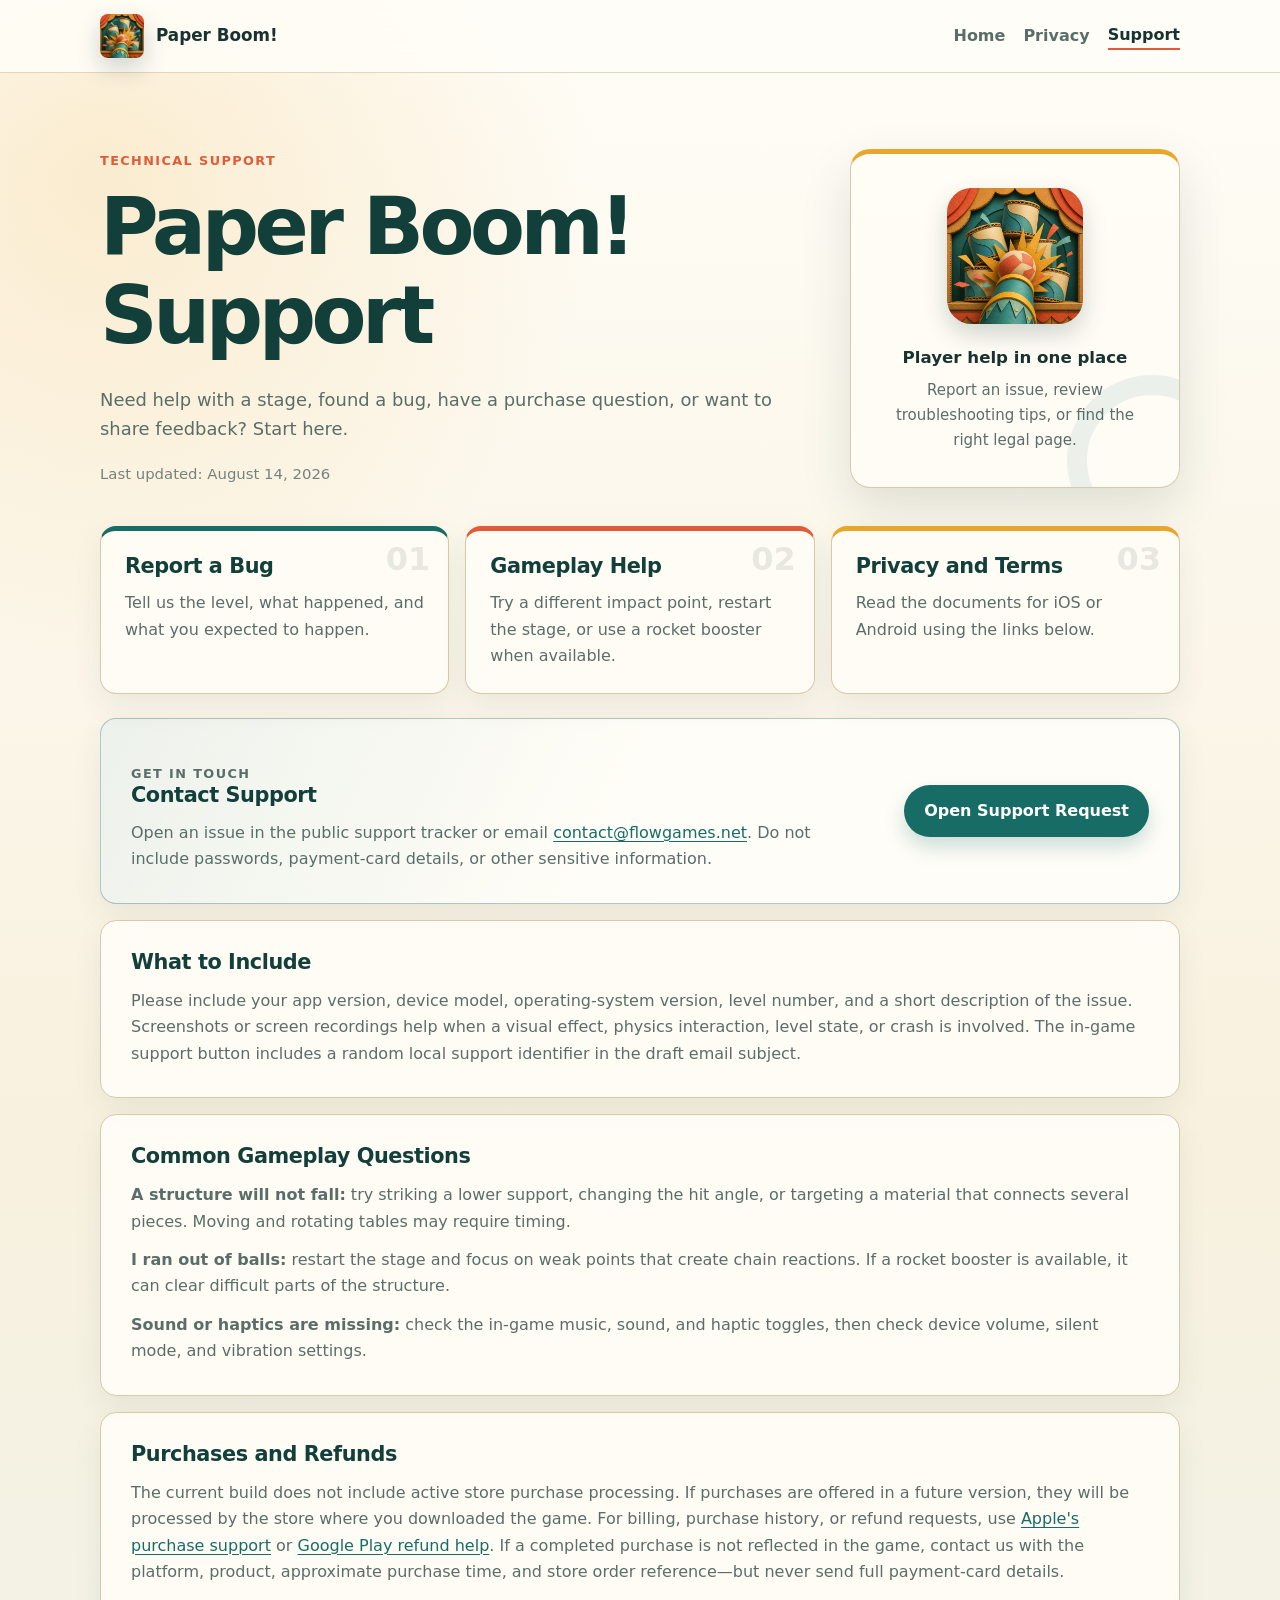
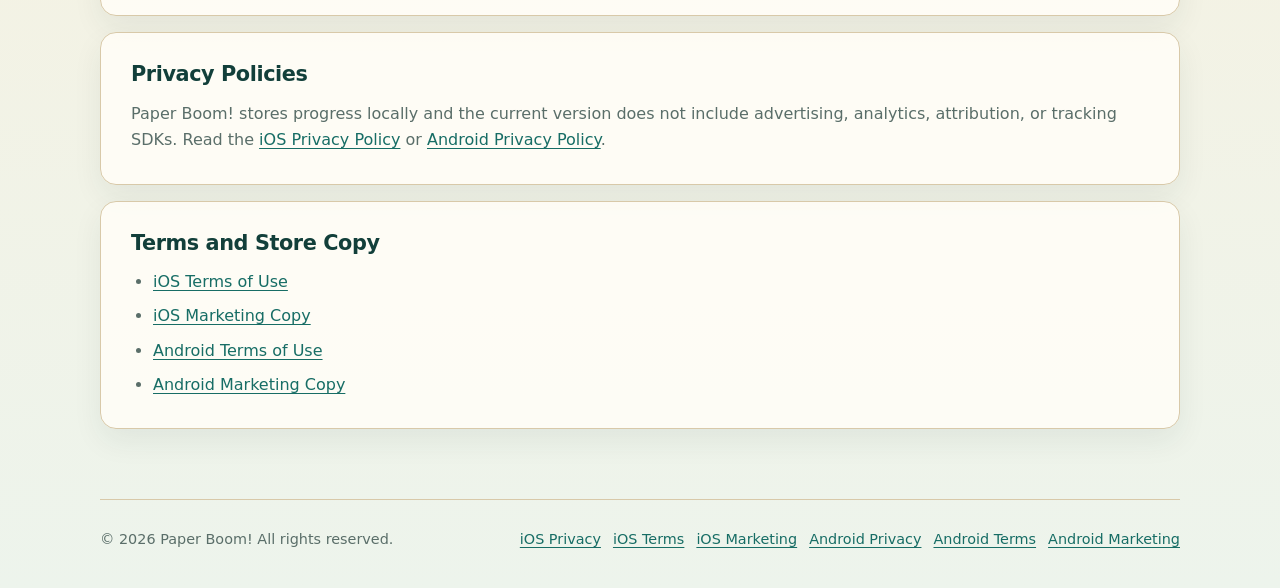
==== support/index.html @ a0f920de "Add iOS and Android site pages" ====
<!doctype html>
<html lang="en">
<head>
  <meta charset="utf-8">
  <meta name="viewport" content="width=device-width, initial-scale=1">
  <meta name="robots" content="index,follow">
  <meta name="description" content="Technical support, gameplay help, and legal links for Paper Boom!">
  <meta name="theme-color" content="#123f3a">
  <title>Support | Paper Boom!</title>
  <link rel="icon" href="../assets/app-icon.png">
  <link rel="apple-touch-icon" href="../assets/app-icon.png">
  <link rel="stylesheet" href="../assets/styles.css">
</head>
<body>
  <header class="site-header"><nav class="top-nav" aria-label="Page navigation"><a class="brand" href="../index.html" aria-label="Paper Boom home"><img src="../assets/app-icon.png" alt="" width="44" height="44"><span>Paper Boom!</span></a><div class="nav-links"><a href="../index.html">Home</a><a href="../privacy.html">Privacy</a><a href="./" aria-current="page">Support</a></div></nav></header>

  <main>
    <section class="hero">
      <div class="hero-copy"><p class="eyebrow">Technical Support</p><h1>Paper Boom! Support</h1><p class="lead">Need help with a stage, found a bug, have a purchase question, or want to share feedback? Start here.</p><p class="updated">Last updated: August 14, 2026</p></div>
      <aside class="hero-badge" aria-label="Support summary"><img src="../assets/app-icon.png" alt="Paper Boom app icon" width="136" height="136"><div><strong>Player help in one place</strong><span>Report an issue, review troubleshooting tips, or find the right legal page.</span></div></aside>
    </section>

    <section class="summary-grid" aria-label="Support quick links">
      <article><span class="card-number" aria-hidden="true">01</span><h2>Report a Bug</h2><p>Tell us the level, what happened, and what you expected to happen.</p></article>
      <article><span class="card-number" aria-hidden="true">02</span><h2>Gameplay Help</h2><p>Try a different impact point, restart the stage, or use a rocket booster when available.</p></article>
      <article><span class="card-number" aria-hidden="true">03</span><h2>Privacy and Terms</h2><p>Read the documents for iOS or Android using the links below.</p></article>
    </section>

    <section class="policy" aria-label="Support details">
      <article class="policy-section contact-panel"><div><p class="eyebrow">Get in touch</p><h2>Contact Support</h2><p>Open an issue in the public support tracker or email <a href="mailto:contact@flowgames.net">contact@flowgames.net</a>. Do not include passwords, payment-card details, or other sensitive information.</p></div><a class="contact-button" href="https://github.com/VelvetRogue5/paperboom/issues" rel="noopener noreferrer">Open Support Request</a></article>

      <article class="policy-section"><h2>What to Include</h2><p>Please include your app version, device model, operating-system version, level number, and a short description of the issue. Screenshots or screen recordings help when a visual effect, physics interaction, level state, or crash is involved. The in-game support button includes a random local support identifier in the draft email subject.</p></article>

      <article class="policy-section"><h2>Common Gameplay Questions</h2><p><strong>A structure will not fall:</strong> try striking a lower support, changing the hit angle, or targeting a material that connects several pieces. Moving and rotating tables may require timing.</p><p><strong>I ran out of balls:</strong> restart the stage and focus on weak points that create chain reactions. If a rocket booster is available, it can clear difficult parts of the structure.</p><p><strong>Sound or haptics are missing:</strong> check the in-game music, sound, and haptic toggles, then check device volume, silent mode, and vibration settings.</p></article>

      <article class="policy-section"><h2>Purchases and Refunds</h2><p>The current build does not include active store purchase processing. If purchases are offered in a future version, they will be processed by the store where you downloaded the game. For billing, purchase history, or refund requests, use <a href="https://reportaproblem.apple.com/" rel="noopener noreferrer">Apple's purchase support</a> or <a href="https://support.google.com/googleplay/workflow/9813244" rel="noopener noreferrer">Google Play refund help</a>. If a completed purchase is not reflected in the game, contact us with the platform, product, approximate purchase time, and store order reference—but never send full payment-card details.</p></article>

      <article class="policy-section"><h2>Privacy Policies</h2><p>Paper Boom! stores progress locally and the current version does not include advertising, analytics, attribution, or tracking SDKs. Read the <a href="../privacy.html">iOS Privacy Policy</a> or <a href="../android/privacy.html">Android Privacy Policy</a>.</p></article>

      <article class="policy-section"><h2>Terms and Store Copy</h2><ul class="policy-list"><li><a href="../terms-of-use.html">iOS Terms of Use</a></li><li><a href="../marketing.html">iOS Marketing Copy</a></li><li><a href="../android/terms-of-use.html">Android Terms of Use</a></li><li><a href="../android/marketing.html">Android Marketing Copy</a></li></ul></article>
    </section>
  </main>

  <footer class="site-footer"><p>&copy; 2026 Paper Boom! All rights reserved.</p><nav class="footer-links" aria-label="Legal documents"><a href="../privacy.html">iOS Privacy</a><a href="../terms-of-use.html">iOS Terms</a><a href="../marketing.html">iOS Marketing</a><a href="../android/privacy.html">Android Privacy</a><a href="../android/terms-of-use.html">Android Terms</a><a href="../android/marketing.html">Android Marketing</a></nav></footer>
</body>
</html>
---- assets/styles.css ----
:root {
  color-scheme: light;
  --ink: #17322f;
  --muted: #5a6e69;
  --paper: #f8f1df;
  --panel: #fffdf7;
  --line: #d8c9a9;
  --teal: #176d65;
  --teal-dark: #123f3a;
  --gold: #e9a62c;
  --coral: #e15b38;
  --cream: #fff6d9;
  --shadow: 0 20px 50px rgba(24, 58, 53, 0.13);
}

* {
  box-sizing: border-box;
}

html {
  scroll-behavior: smooth;
}

body {
  min-width: 320px;
  margin: 0;
  background:
    radial-gradient(circle at 8% 8%, rgba(233, 166, 44, 0.18), transparent 31rem),
    linear-gradient(180deg, #fffdf7 0%, var(--paper) 52%, #edf4ec 100%);
  color: var(--ink);
  font-family: Inter, ui-sans-serif, system-ui, -apple-system, BlinkMacSystemFont, "Segoe UI", sans-serif;
  line-height: 1.65;
}

a {
  color: var(--teal);
  text-decoration-thickness: 1px;
  text-underline-offset: 0.18em;
}

a:hover {
  color: var(--teal-dark);
}

a:focus-visible {
  border-radius: 4px;
  outline: 3px solid rgba(233, 166, 44, 0.7);
  outline-offset: 4px;
}

.site-header {
  position: sticky;
  top: 0;
  z-index: 10;
  border-bottom: 1px solid rgba(216, 201, 169, 0.75);
  background: rgba(255, 253, 247, 0.88);
  backdrop-filter: blur(18px);
}

.top-nav {
  display: flex;
  align-items: center;
  justify-content: space-between;
  width: min(1080px, calc(100% - 32px));
  min-height: 72px;
  margin: 0 auto;
}

.brand {
  display: inline-flex;
  align-items: center;
  gap: 12px;
  color: var(--ink);
  font-size: 1.05rem;
  font-weight: 850;
  text-decoration: none;
}

.brand img,
.hero-badge img {
  border-radius: 18%;
  box-shadow: 0 10px 24px rgba(16, 53, 48, 0.2);
}

.nav-links {
  display: flex;
  align-items: center;
  gap: 18px;
  font-weight: 780;
}

.nav-links a {
  color: var(--muted);
  text-decoration: none;
}

.nav-links a[aria-current="page"] {
  border-bottom: 2px solid var(--coral);
  color: var(--ink);
}

.hero {
  display: grid;
  grid-template-columns: minmax(0, 1fr) 330px;
  gap: 42px;
  align-items: center;
  width: min(1080px, calc(100% - 32px));
  margin: 0 auto;
  padding: 76px 0 38px;
}

.eyebrow {
  margin: 0 0 10px;
  color: var(--coral);
  font-size: 0.8rem;
  font-weight: 850;
  letter-spacing: 0.11em;
  text-transform: uppercase;
}

h1,
h2 {
  margin: 0;
  color: var(--teal-dark);
  line-height: 1.12;
}

h1 {
  max-width: 740px;
  font-size: clamp(3rem, 7vw, 5rem);
  letter-spacing: -0.055em;
}

h2 {
  font-size: 1.3rem;
  letter-spacing: -0.02em;
}

.lead {
  max-width: 760px;
  margin: 24px 0 0;
  color: var(--muted);
  font-size: 1.12rem;
}

.updated {
  margin: 18px 0 0;
  color: #75837f;
  font-size: 0.93rem;
}

.platform-switcher {
  display: inline-flex;
  flex-wrap: wrap;
  align-items: center;
  gap: 7px;
  margin-top: 22px;
  border: 1px solid var(--line);
  border-radius: 999px;
  background: rgba(255, 253, 247, 0.86);
  padding: 6px;
}

.platform-switcher span {
  padding: 4px 8px;
  color: var(--muted);
  font-size: 0.84rem;
  font-weight: 760;
}

.platform-switcher a {
  border-radius: 999px;
  padding: 6px 12px;
  font-weight: 800;
  text-decoration: none;
}

.platform-switcher a[aria-current="page"] {
  background: var(--teal);
  color: white;
}

.document-nav {
  display: flex;
  flex-wrap: wrap;
  gap: 14px;
  margin-top: 16px;
}

.document-nav a {
  border-bottom: 2px solid transparent;
  color: var(--muted);
  font-size: 0.9rem;
  font-weight: 780;
  text-decoration: none;
}

.document-nav a[aria-current="page"] {
  border-bottom-color: var(--coral);
  color: var(--ink);
}

.hero-badge {
  position: relative;
  display: grid;
  justify-items: center;
  gap: 20px;
  overflow: hidden;
  border: 1px solid var(--line);
  border-top: 5px solid var(--gold);
  border-radius: 20px;
  background: rgba(255, 253, 247, 0.9);
  padding: 34px 30px;
  box-shadow: var(--shadow);
  text-align: center;
}

.hero-badge::after {
  position: absolute;
  right: -58px;
  bottom: -58px;
  width: 130px;
  height: 130px;
  border: 20px solid rgba(23, 109, 101, 0.08);
  border-radius: 50%;
  content: "";
}

.hero-badge strong,
.hero-badge span {
  display: block;
}

.hero-badge strong {
  margin-bottom: 7px;
  font-size: 1.04rem;
}

.hero-badge span {
  color: var(--muted);
  font-size: 0.94rem;
}

.summary-grid {
  display: grid;
  grid-template-columns: repeat(3, minmax(0, 1fr));
  gap: 16px;
  width: min(1080px, calc(100% - 32px));
  margin: 0 auto 24px;
}

.summary-grid article,
.policy-section {
  min-width: 0;
  border: 1px solid var(--line);
  border-radius: 16px;
  background: rgba(255, 253, 247, 0.91);
  box-shadow: 0 12px 30px rgba(24, 58, 53, 0.07);
}

.summary-grid article {
  position: relative;
  overflow: hidden;
  padding: 24px;
}

.summary-grid article:nth-child(1) {
  border-top: 5px solid var(--teal);
}

.summary-grid article:nth-child(2) {
  border-top: 5px solid var(--coral);
}

.summary-grid article:nth-child(3) {
  border-top: 5px solid var(--gold);
}

.card-number {
  position: absolute;
  top: 12px;
  right: 18px;
  color: rgba(23, 63, 58, 0.1);
  font-size: 2rem;
  font-weight: 900;
  line-height: 1;
}

.summary-grid p,
.policy-section p {
  margin: 12px 0 0;
  color: var(--muted);
}

.policy {
  display: grid;
  gap: 16px;
  width: min(1080px, calc(100% - 32px));
  margin: 0 auto;
  padding-bottom: 70px;
}

.policy-section {
  padding: 30px;
}

.policy-section p:first-of-type {
  margin-top: 14px;
}

.policy-list {
  margin: 14px 0 0;
  padding-left: 22px;
  color: var(--muted);
}

.policy-list li + li {
  margin-top: 8px;
}

.copy-block {
  overflow-x: auto;
  max-width: 100%;
  margin: 14px 0 0;
  border: 1px solid var(--line);
  border-radius: 12px;
  background: var(--paper);
  padding: 18px;
  color: var(--ink);
  font: inherit;
  line-height: 1.65;
  white-space: pre-wrap;
  overflow-wrap: anywhere;
}

.copy-note {
  margin-top: 8px;
  color: #75837f;
  font-size: 0.9rem;
}

.contact-panel {
  display: flex;
  align-items: center;
  justify-content: space-between;
  gap: 32px;
  border-color: rgba(23, 109, 101, 0.35);
  background:
    linear-gradient(115deg, rgba(23, 109, 101, 0.08), rgba(255, 253, 247, 0.96) 48%),
    var(--panel);
}

.contact-panel > div {
  max-width: 720px;
}

.contact-button {
  flex: 0 0 auto;
  border-radius: 999px;
  background: var(--teal);
  padding: 13px 20px;
  color: white;
  font-weight: 800;
  text-decoration: none;
  box-shadow: 0 10px 20px rgba(23, 109, 101, 0.22);
}

.contact-button:hover {
  background: var(--teal-dark);
  color: white;
  text-decoration: none;
}

.site-footer {
  display: flex;
  align-items: center;
  justify-content: space-between;
  gap: 24px;
  width: min(1080px, calc(100% - 32px));
  margin: 0 auto;
  border-top: 1px solid var(--line);
  padding: 28px 0 36px;
  color: var(--muted);
  font-size: 0.9rem;
}

.site-footer p {
  margin: 0;
}

.footer-links {
  display: flex;
  flex-wrap: wrap;
  justify-content: flex-end;
  gap: 12px;
}

.footer-links a {
  white-space: nowrap;
}

.button-link {
  display: inline-flex;
  align-items: center;
  justify-content: center;
  min-height: 44px;
  border-radius: 999px;
  background: var(--teal);
  padding: 0 19px;
  color: white;
  font-weight: 850;
  text-decoration: none;
}

.button-link:hover {
  background: var(--teal-dark);
  color: white;
  text-decoration: none;
}

.button-link--ghost {
  border: 1px solid var(--line);
  background: rgba(255, 253, 247, 0.76);
  color: var(--teal);
}

.button-link--ghost:hover {
  background: var(--cream);
  color: var(--teal-dark);
}

.cta-row {
  display: flex;
  flex-wrap: wrap;
  gap: 10px;
  margin-top: 24px;
}

.stat-list {
  display: grid;
  gap: 9px;
  margin: 24px 0 0;
  padding: 0;
  color: var(--muted);
  list-style: none;
}

.stat-list strong {
  color: var(--ink);
}

.section-block {
  width: min(1080px, calc(100% - 32px));
  margin: 42px auto 0;
}

.section-header h2 {
  font-size: clamp(1.8rem, 4vw, 2.5rem);
}

.section-intro {
  max-width: 760px;
  margin: 12px 0 0;
  color: var(--muted);
}

.landing-preview {
  align-self: stretch;
}

.hero-shot,
.screenshot-card {
  margin: 0;
}

.hero-shot {
  width: min(210px, 100%);
}

.hero-shot img,
.screenshot-card img {
  display: block;
  width: 100%;
  height: auto;
  border-radius: 14px;
}

.hero-shot img {
  box-shadow: 0 16px 34px rgba(16, 53, 48, 0.2);
}

.screenshot-rail {
  display: grid;
  grid-template-columns: repeat(5, minmax(0, 1fr));
  gap: 14px;
  margin-top: 20px;
}

.screenshot-card {
  overflow: hidden;
  border: 1px solid var(--line);
  border-radius: 15px;
  background: var(--panel);
  box-shadow: 0 12px 30px rgba(24, 58, 53, 0.09);
}

.feature-grid {
  display: grid;
  grid-template-columns: repeat(3, minmax(0, 1fr));
  gap: 16px;
}

.feature-grid h3,
.faq-list h3 {
  margin: 0;
  color: var(--teal-dark);
  font-size: 1.08rem;
  line-height: 1.3;
}

.faq-list {
  display: grid;
  gap: 16px;
}

.faq-section {
  padding-bottom: 70px;
}

@media (max-width: 820px) {
  .hero {
    grid-template-columns: 1fr;
    padding-top: 50px;
  }

  .hero-badge {
    grid-template-columns: auto 1fr;
    justify-items: start;
    text-align: left;
  }

  .hero-badge img {
    width: 94px;
    height: 94px;
  }

  .summary-grid {
    grid-template-columns: 1fr;
  }

  .screenshot-rail {
    grid-template-columns: repeat(3, minmax(0, 1fr));
  }

  .feature-grid {
    grid-template-columns: 1fr;
  }
}

@media (max-width: 620px) {
  .top-nav {
    min-height: 64px;
    gap: 12px;
    padding: 10px 0;
  }

  .nav-links {
    gap: 12px;
    font-size: 0.92rem;
  }

  .brand img {
    width: 38px;
    height: 38px;
  }

  .hero {
    gap: 28px;
    padding: 42px 0 28px;
  }

  h1 {
    font-size: clamp(2.7rem, 14vw, 4rem);
  }

  .lead {
    font-size: 1.02rem;
  }

  .hero-badge {
    grid-template-columns: 1fr;
    justify-items: center;
    padding: 26px;
    text-align: center;
  }

  .summary-grid article,
  .policy-section {
    border-radius: 14px;
    padding: 22px;
  }

  .contact-panel,
  .site-footer {
    align-items: flex-start;
    flex-direction: column;
  }

  .footer-links {
    justify-content: flex-start;
  }

  .screenshot-rail {
    grid-template-columns: repeat(2, minmax(0, 1fr));
  }
}

@media (prefers-reduced-motion: reduce) {
  html {
    scroll-behavior: auto;
  }
}
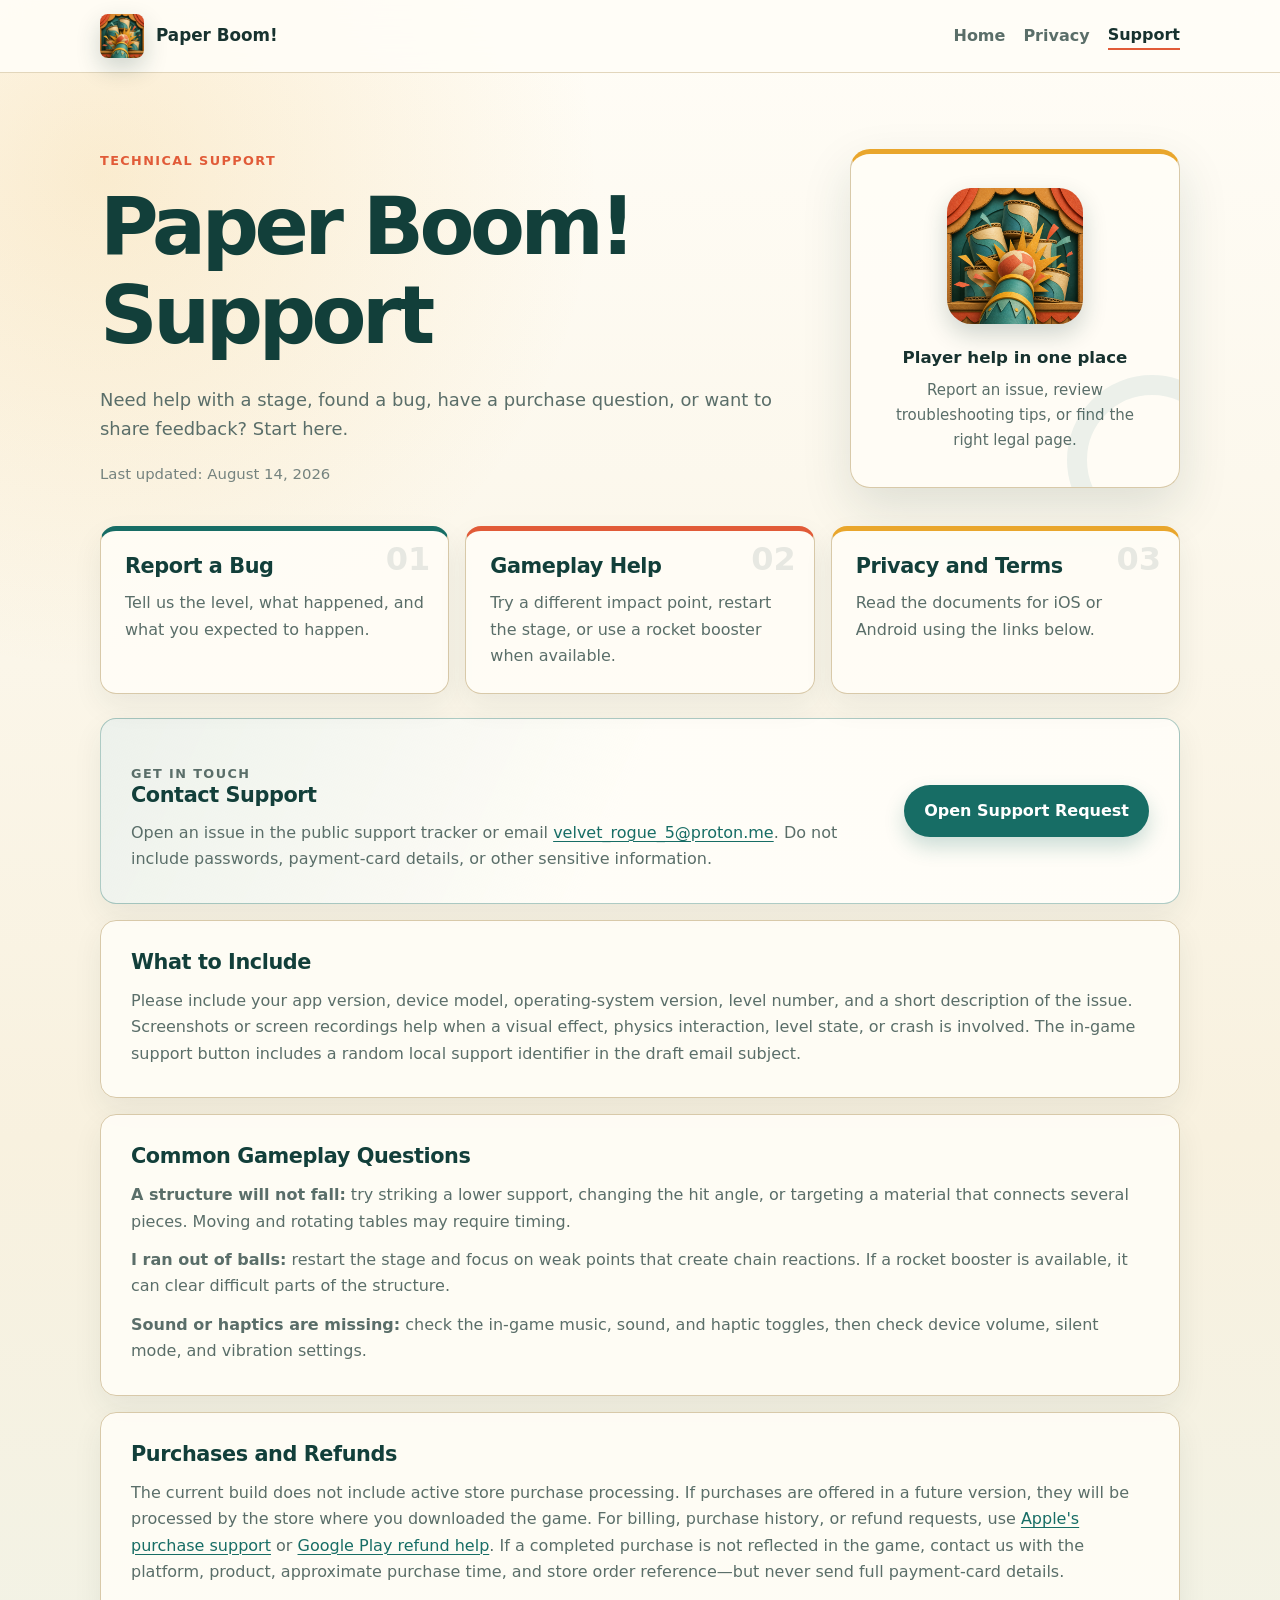
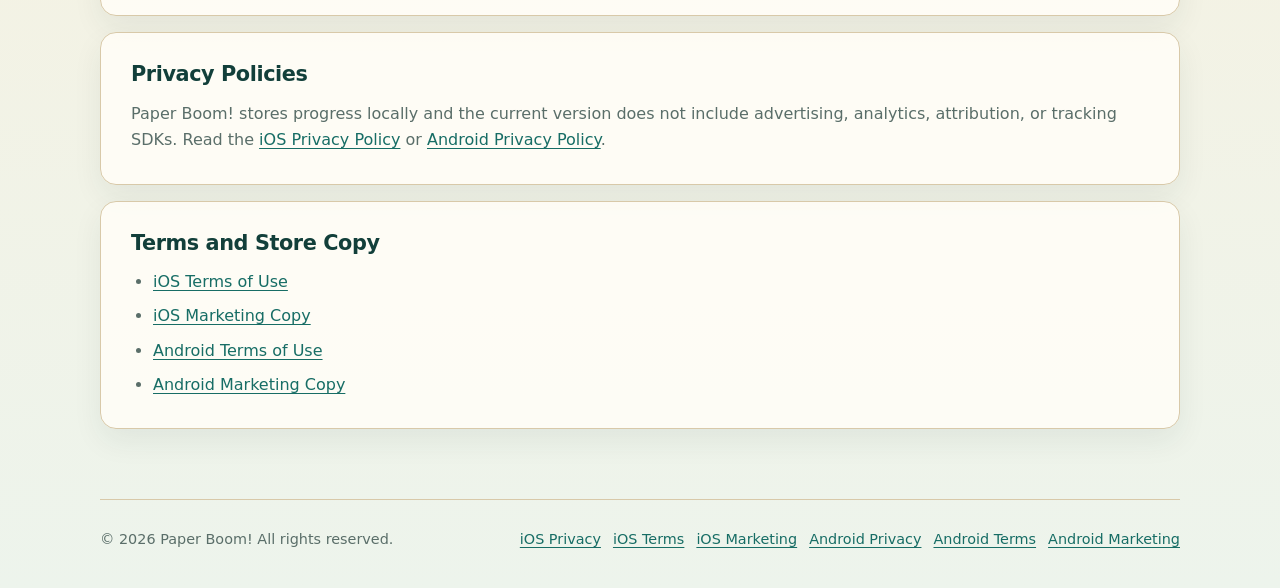
==== commit ecc8c8fa: "Replace competitor support email" ====
--- a/support/index.html
+++ b/support/index.html
@@ -27,7 +27,7 @@
     </section>
 
     <section class="policy" aria-label="Support details">
-      <article class="policy-section contact-panel"><div><p class="eyebrow">Get in touch</p><h2>Contact Support</h2><p>Open an issue in the public support tracker or email <a href="mailto:contact@flowgames.net">contact@flowgames.net</a>. Do not include passwords, payment-card details, or other sensitive information.</p></div><a class="contact-button" href="https://github.com/VelvetRogue5/paperboom/issues" rel="noopener noreferrer">Open Support Request</a></article>
+      <article class="policy-section contact-panel"><div><p class="eyebrow">Get in touch</p><h2>Contact Support</h2><p>Open an issue in the public support tracker or email <a href="mailto:velvet_rogue_5@proton.me">velvet_rogue_5@proton.me</a>. Do not include passwords, payment-card details, or other sensitive information.</p></div><a class="contact-button" href="https://github.com/VelvetRogue5/paperboom/issues" rel="noopener noreferrer">Open Support Request</a></article>
 
       <article class="policy-section"><h2>What to Include</h2><p>Please include your app version, device model, operating-system version, level number, and a short description of the issue. Screenshots or screen recordings help when a visual effect, physics interaction, level state, or crash is involved. The in-game support button includes a random local support identifier in the draft email subject.</p></article>
 
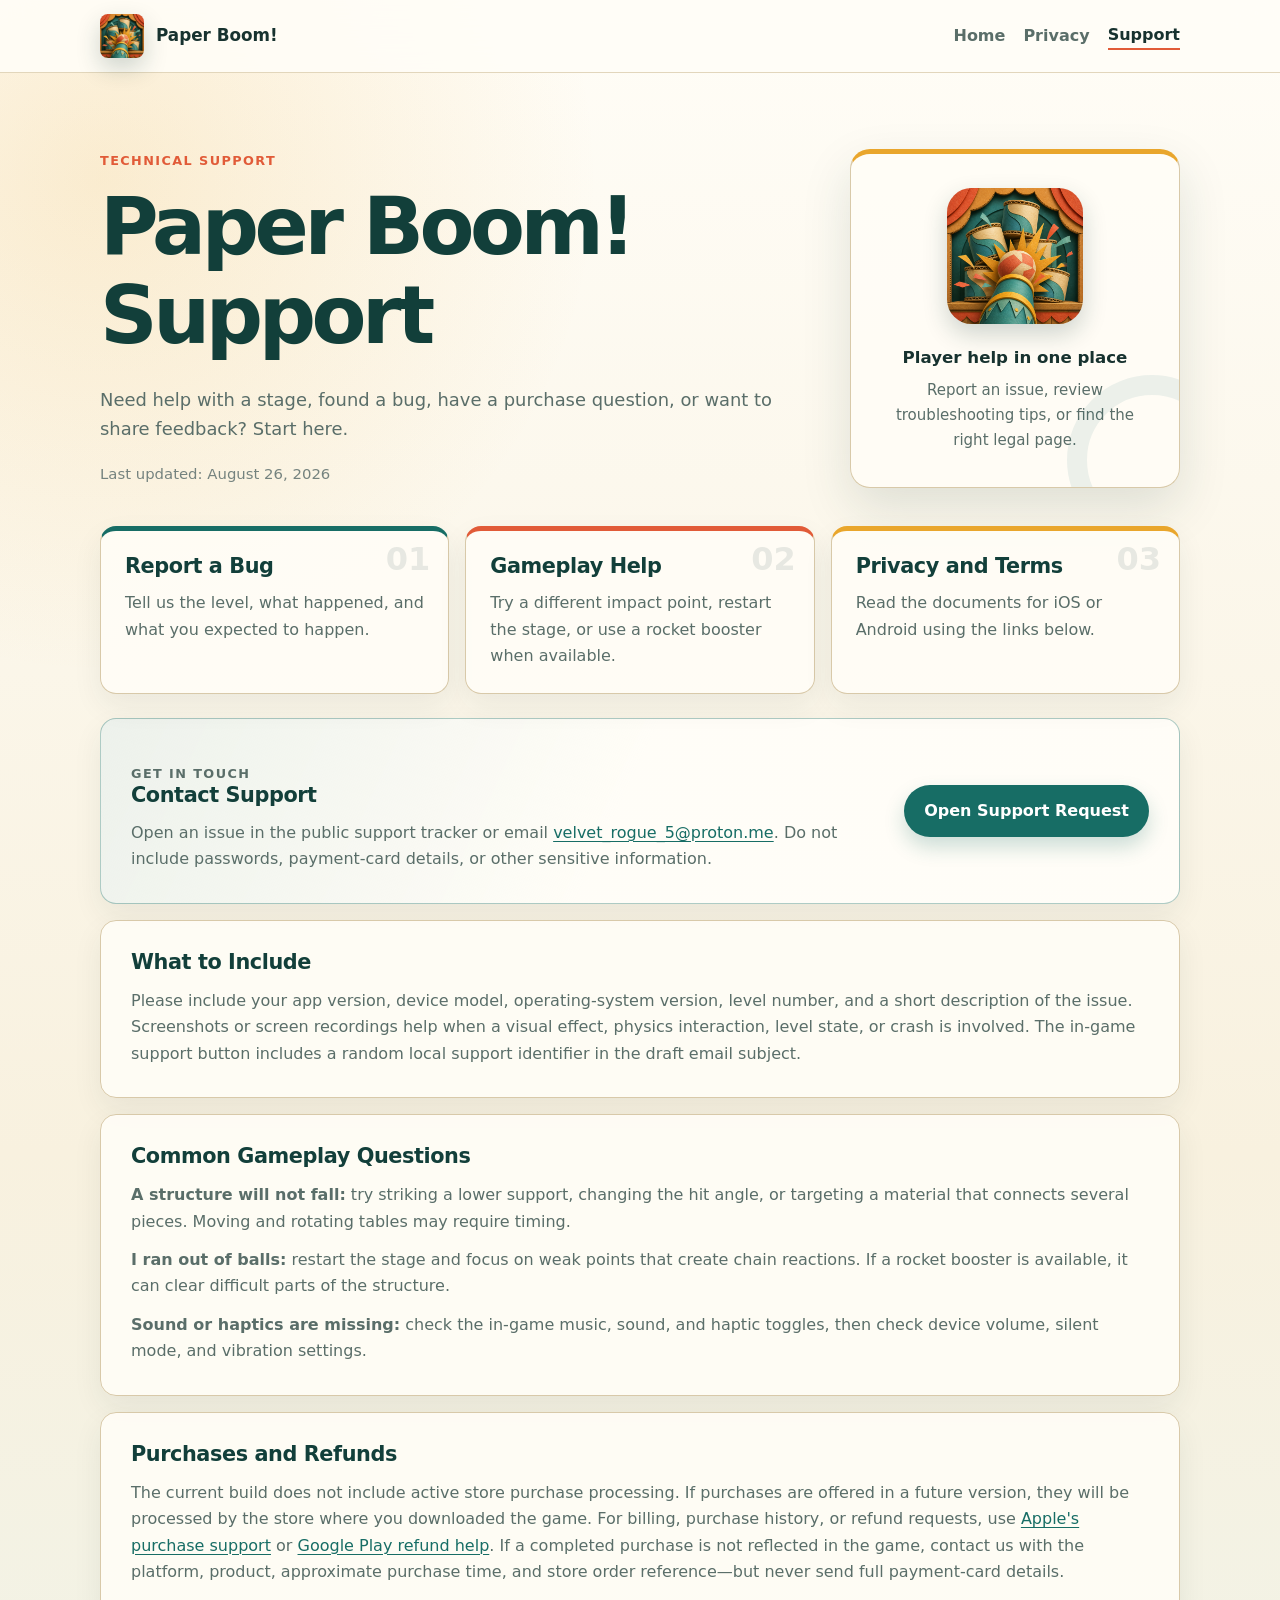
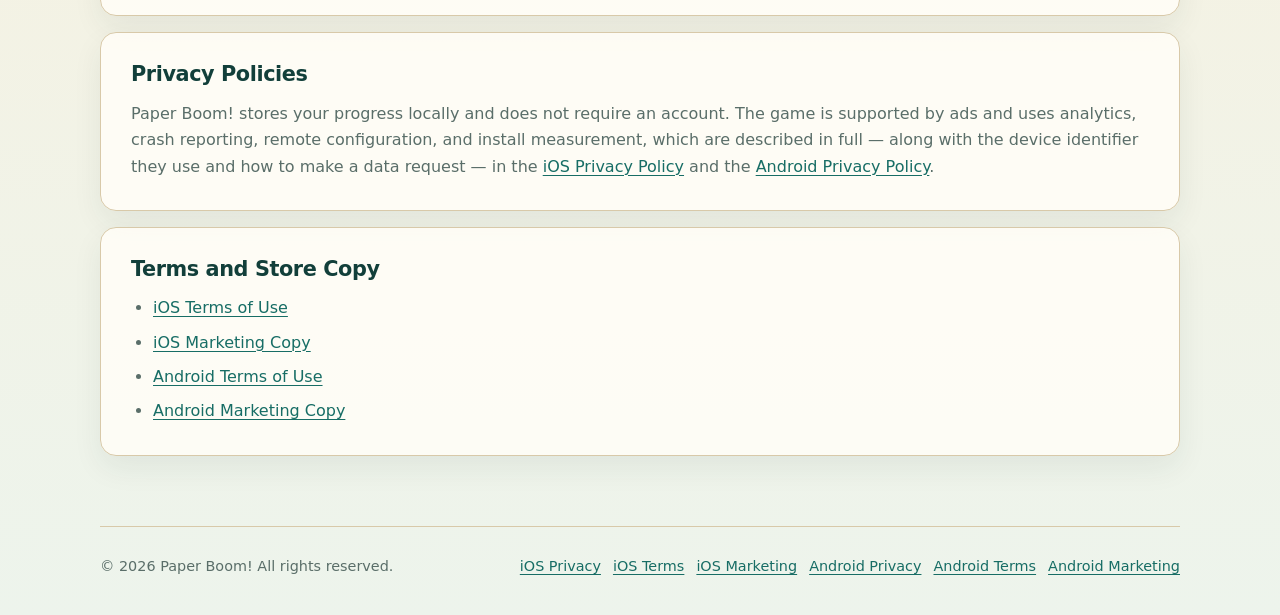
==== commit ebae090e: "Document ads, analytics and attribution across the site The app now ships AppLovin MAX (rewarded + i" ====
--- a/support/index.html
+++ b/support/index.html
@@ -16,7 +16,7 @@
 
   <main>
     <section class="hero">
-      <div class="hero-copy"><p class="eyebrow">Technical Support</p><h1>Paper Boom! Support</h1><p class="lead">Need help with a stage, found a bug, have a purchase question, or want to share feedback? Start here.</p><p class="updated">Last updated: August 14, 2026</p></div>
+      <div class="hero-copy"><p class="eyebrow">Technical Support</p><h1>Paper Boom! Support</h1><p class="lead">Need help with a stage, found a bug, have a purchase question, or want to share feedback? Start here.</p><p class="updated">Last updated: August 26, 2026</p></div>
       <aside class="hero-badge" aria-label="Support summary"><img src="../assets/app-icon.png" alt="Paper Boom app icon" width="136" height="136"><div><strong>Player help in one place</strong><span>Report an issue, review troubleshooting tips, or find the right legal page.</span></div></aside>
     </section>
 
@@ -35,7 +35,7 @@
 
       <article class="policy-section"><h2>Purchases and Refunds</h2><p>The current build does not include active store purchase processing. If purchases are offered in a future version, they will be processed by the store where you downloaded the game. For billing, purchase history, or refund requests, use <a href="https://reportaproblem.apple.com/" rel="noopener noreferrer">Apple's purchase support</a> or <a href="https://support.google.com/googleplay/workflow/9813244" rel="noopener noreferrer">Google Play refund help</a>. If a completed purchase is not reflected in the game, contact us with the platform, product, approximate purchase time, and store order reference—but never send full payment-card details.</p></article>
 
-      <article class="policy-section"><h2>Privacy Policies</h2><p>Paper Boom! stores progress locally and the current version does not include advertising, analytics, attribution, or tracking SDKs. Read the <a href="../privacy.html">iOS Privacy Policy</a> or <a href="../android/privacy.html">Android Privacy Policy</a>.</p></article>
+      <article class="policy-section"><h2>Privacy Policies</h2><p>Paper Boom! stores your progress locally and does not require an account. The game is supported by ads and uses analytics, crash reporting, remote configuration, and install measurement, which are described in full — along with the device identifier they use and how to make a data request — in the <a href="../privacy.html">iOS Privacy Policy</a> and the <a href="../android/privacy.html">Android Privacy Policy</a>.</p></article>
 
       <article class="policy-section"><h2>Terms and Store Copy</h2><ul class="policy-list"><li><a href="../terms-of-use.html">iOS Terms of Use</a></li><li><a href="../marketing.html">iOS Marketing Copy</a></li><li><a href="../android/terms-of-use.html">Android Terms of Use</a></li><li><a href="../android/marketing.html">Android Marketing Copy</a></li></ul></article>
     </section>
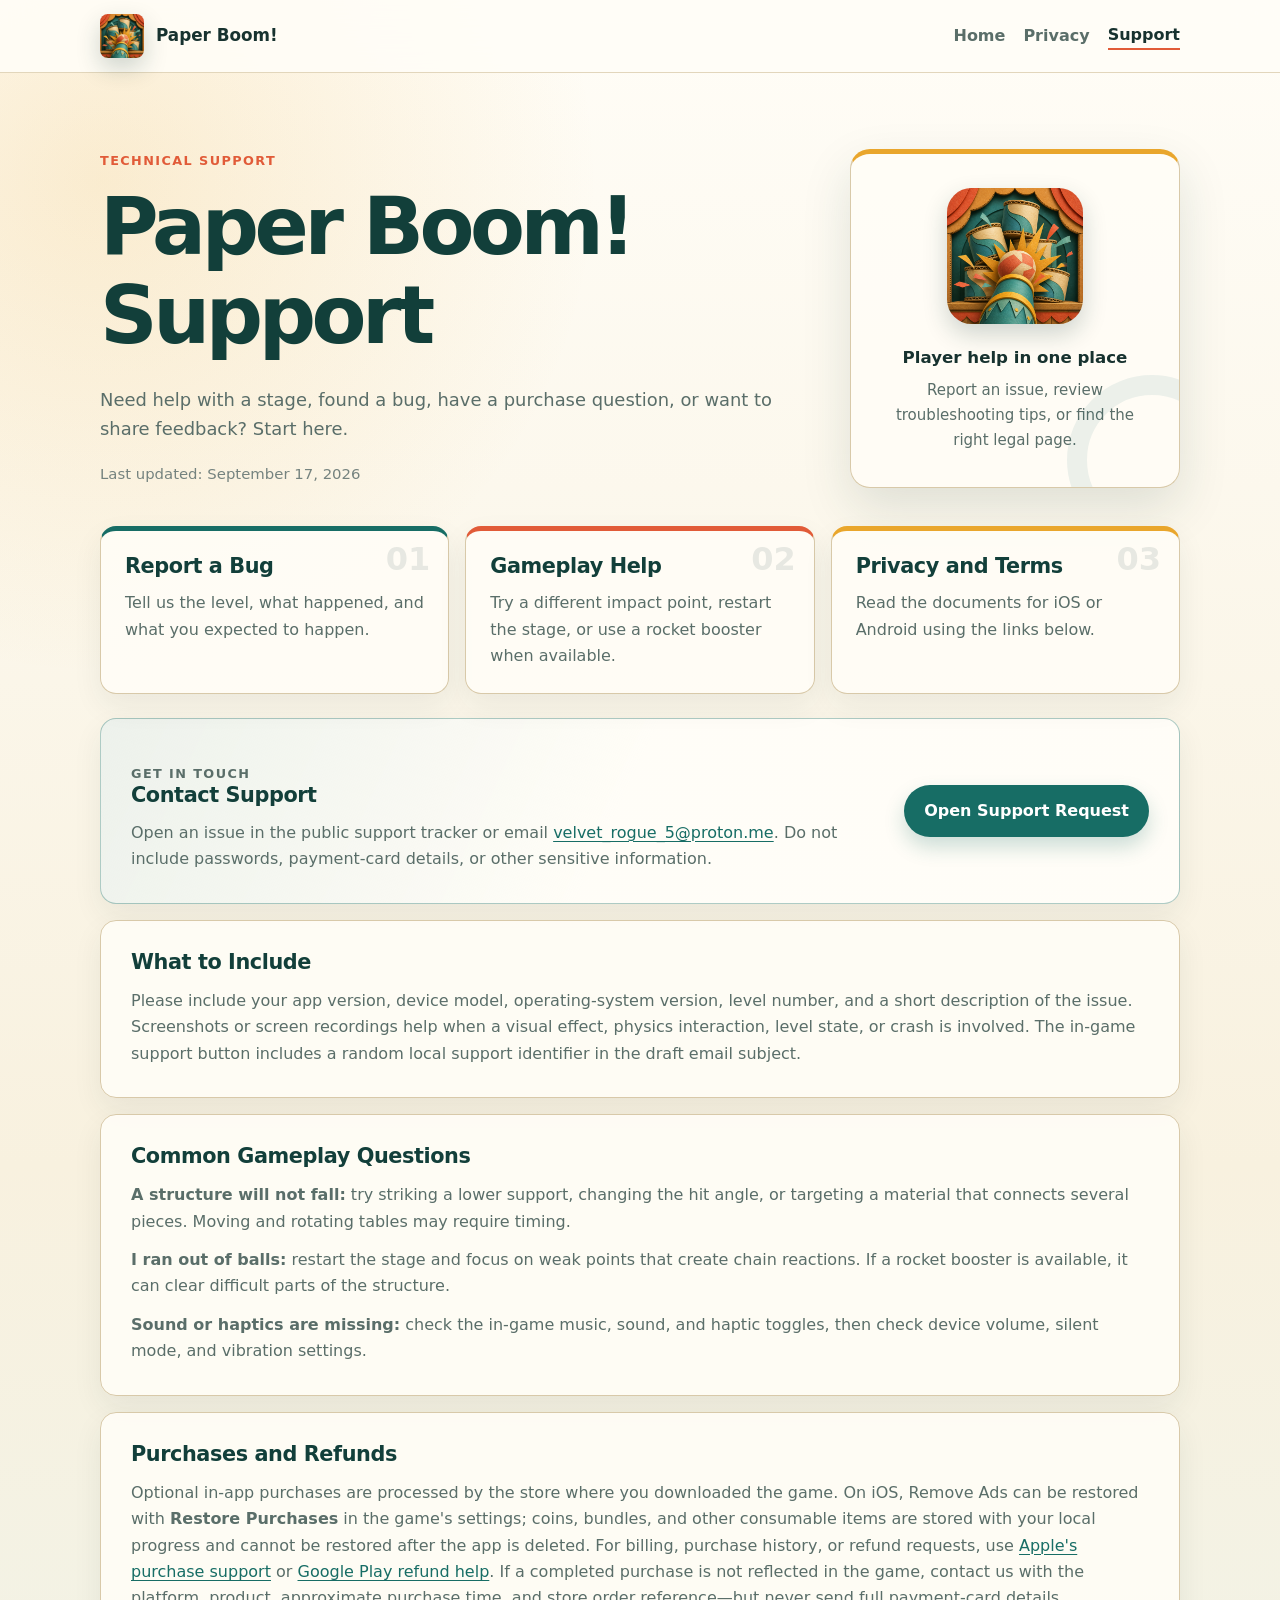
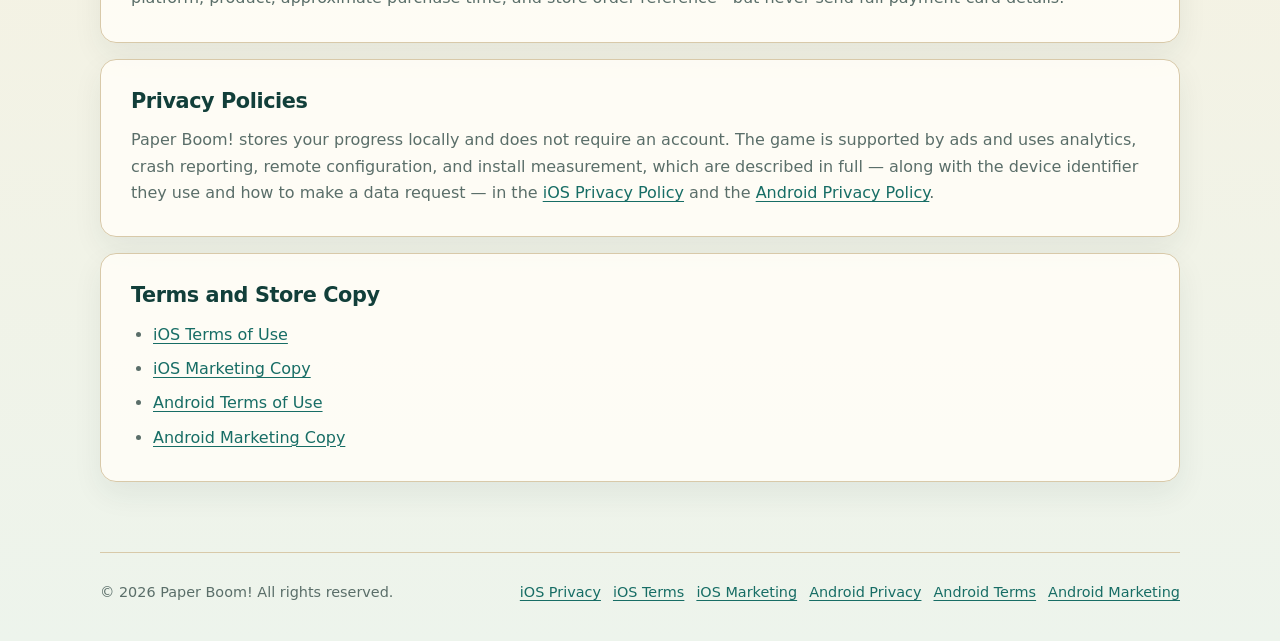
==== commit 634b321d: "Disclose live in-app purchases on iOS pages In-app purchases are live in the iOS build: six coin pac" ====
--- a/support/index.html
+++ b/support/index.html
@@ -16,7 +16,7 @@
 
   <main>
     <section class="hero">
-      <div class="hero-copy"><p class="eyebrow">Technical Support</p><h1>Paper Boom! Support</h1><p class="lead">Need help with a stage, found a bug, have a purchase question, or want to share feedback? Start here.</p><p class="updated">Last updated: August 26, 2026</p></div>
+      <div class="hero-copy"><p class="eyebrow">Technical Support</p><h1>Paper Boom! Support</h1><p class="lead">Need help with a stage, found a bug, have a purchase question, or want to share feedback? Start here.</p><p class="updated">Last updated: September 17, 2026</p></div>
       <aside class="hero-badge" aria-label="Support summary"><img src="../assets/app-icon.png" alt="Paper Boom app icon" width="136" height="136"><div><strong>Player help in one place</strong><span>Report an issue, review troubleshooting tips, or find the right legal page.</span></div></aside>
     </section>
 
@@ -33,7 +33,7 @@
 
       <article class="policy-section"><h2>Common Gameplay Questions</h2><p><strong>A structure will not fall:</strong> try striking a lower support, changing the hit angle, or targeting a material that connects several pieces. Moving and rotating tables may require timing.</p><p><strong>I ran out of balls:</strong> restart the stage and focus on weak points that create chain reactions. If a rocket booster is available, it can clear difficult parts of the structure.</p><p><strong>Sound or haptics are missing:</strong> check the in-game music, sound, and haptic toggles, then check device volume, silent mode, and vibration settings.</p></article>
 
-      <article class="policy-section"><h2>Purchases and Refunds</h2><p>The current build does not include active store purchase processing. If purchases are offered in a future version, they will be processed by the store where you downloaded the game. For billing, purchase history, or refund requests, use <a href="https://reportaproblem.apple.com/" rel="noopener noreferrer">Apple's purchase support</a> or <a href="https://support.google.com/googleplay/workflow/9813244" rel="noopener noreferrer">Google Play refund help</a>. If a completed purchase is not reflected in the game, contact us with the platform, product, approximate purchase time, and store order reference—but never send full payment-card details.</p></article>
+      <article class="policy-section"><h2>Purchases and Refunds</h2><p>Optional in-app purchases are processed by the store where you downloaded the game. On iOS, Remove Ads can be restored with <strong>Restore Purchases</strong> in the game's settings; coins, bundles, and other consumable items are stored with your local progress and cannot be restored after the app is deleted. For billing, purchase history, or refund requests, use <a href="https://reportaproblem.apple.com/" rel="noopener noreferrer">Apple's purchase support</a> or <a href="https://support.google.com/googleplay/workflow/9813244" rel="noopener noreferrer">Google Play refund help</a>. If a completed purchase is not reflected in the game, contact us with the platform, product, approximate purchase time, and store order reference—but never send full payment-card details.</p></article>
 
       <article class="policy-section"><h2>Privacy Policies</h2><p>Paper Boom! stores your progress locally and does not require an account. The game is supported by ads and uses analytics, crash reporting, remote configuration, and install measurement, which are described in full — along with the device identifier they use and how to make a data request — in the <a href="../privacy.html">iOS Privacy Policy</a> and the <a href="../android/privacy.html">Android Privacy Policy</a>.</p></article>
 
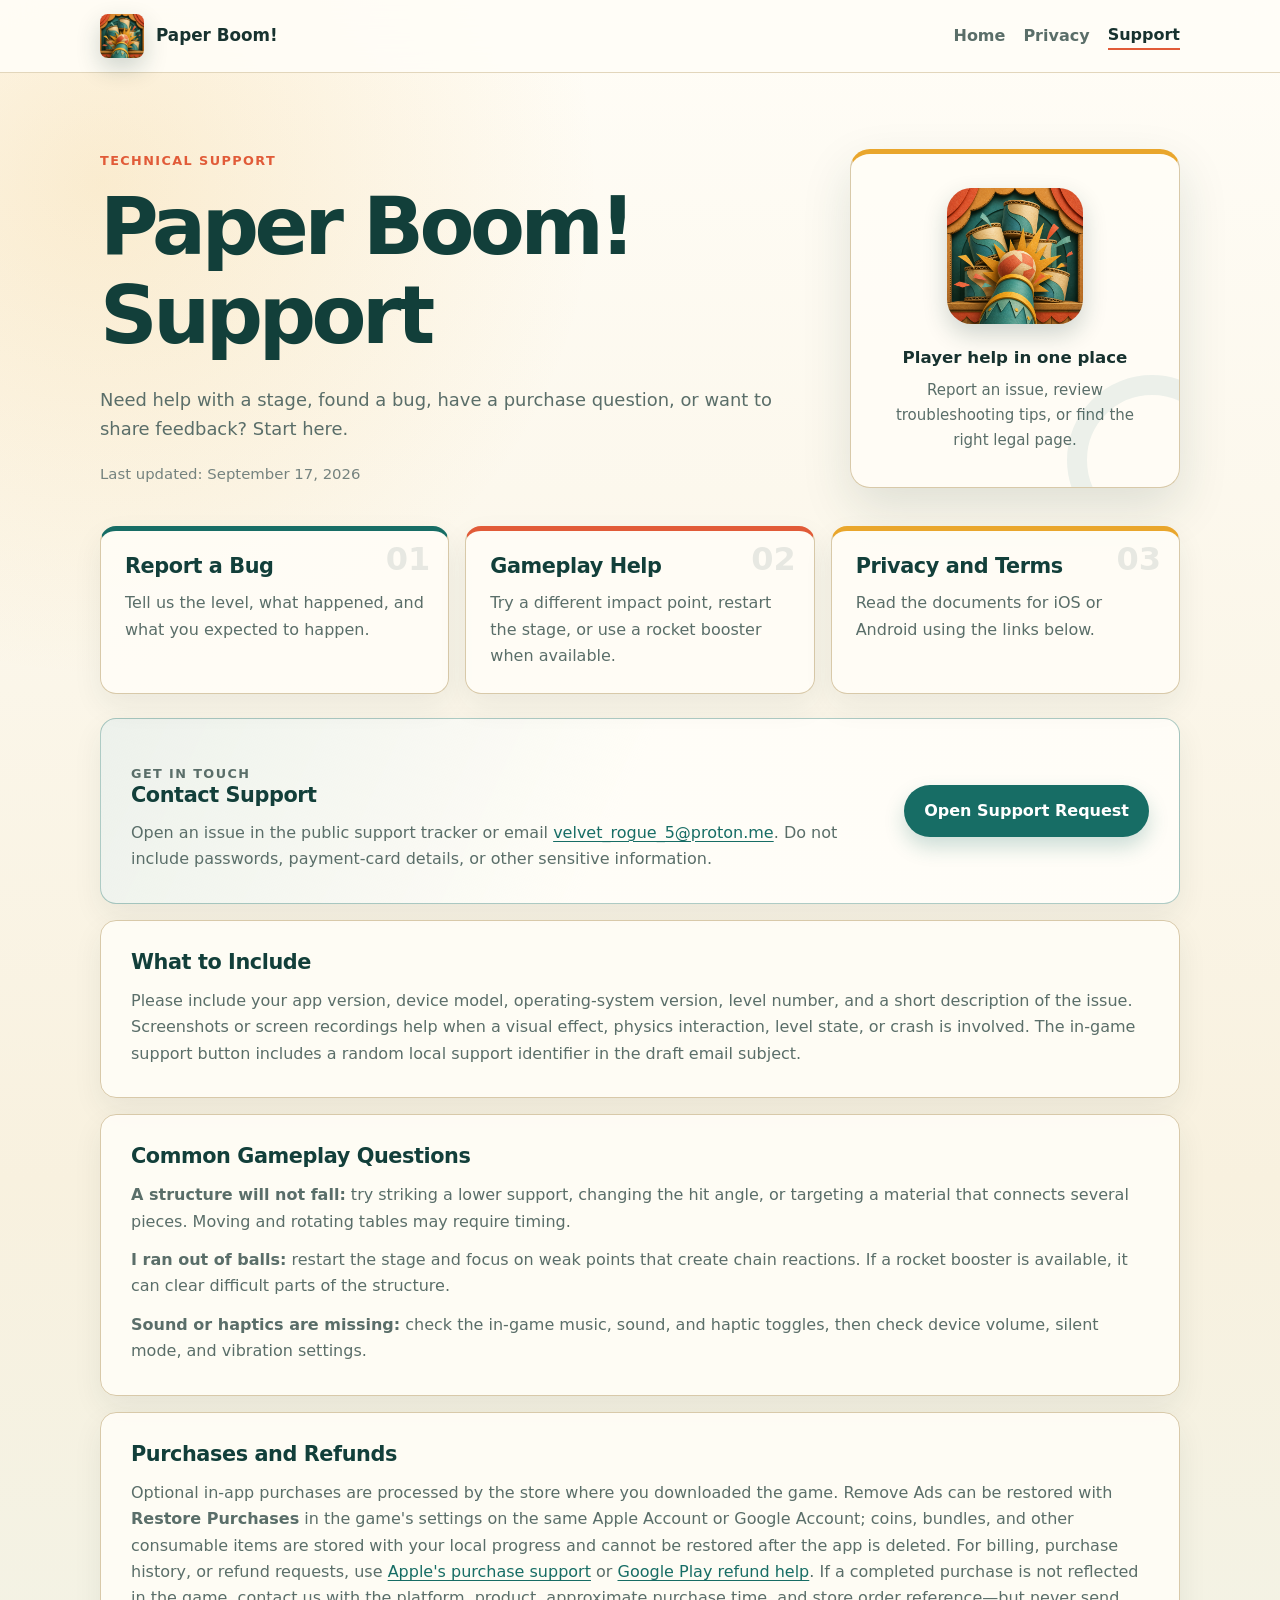
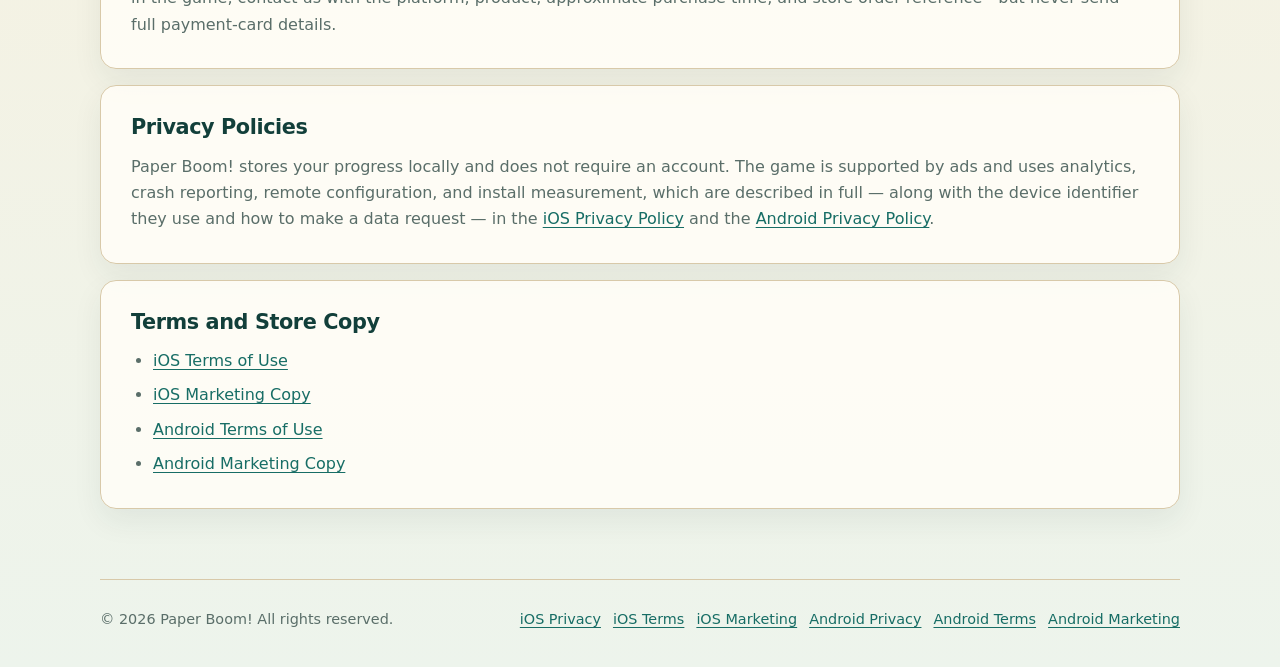
==== commit e6d64445: "Bring Android pages up to date and disclose notifications The Android build links AppsFlyer (with th" ====
--- a/support/index.html
+++ b/support/index.html
@@ -33,7 +33,7 @@
 
       <article class="policy-section"><h2>Common Gameplay Questions</h2><p><strong>A structure will not fall:</strong> try striking a lower support, changing the hit angle, or targeting a material that connects several pieces. Moving and rotating tables may require timing.</p><p><strong>I ran out of balls:</strong> restart the stage and focus on weak points that create chain reactions. If a rocket booster is available, it can clear difficult parts of the structure.</p><p><strong>Sound or haptics are missing:</strong> check the in-game music, sound, and haptic toggles, then check device volume, silent mode, and vibration settings.</p></article>
 
-      <article class="policy-section"><h2>Purchases and Refunds</h2><p>Optional in-app purchases are processed by the store where you downloaded the game. On iOS, Remove Ads can be restored with <strong>Restore Purchases</strong> in the game's settings; coins, bundles, and other consumable items are stored with your local progress and cannot be restored after the app is deleted. For billing, purchase history, or refund requests, use <a href="https://reportaproblem.apple.com/" rel="noopener noreferrer">Apple's purchase support</a> or <a href="https://support.google.com/googleplay/workflow/9813244" rel="noopener noreferrer">Google Play refund help</a>. If a completed purchase is not reflected in the game, contact us with the platform, product, approximate purchase time, and store order reference—but never send full payment-card details.</p></article>
+      <article class="policy-section"><h2>Purchases and Refunds</h2><p>Optional in-app purchases are processed by the store where you downloaded the game. Remove Ads can be restored with <strong>Restore Purchases</strong> in the game's settings on the same Apple Account or Google Account; coins, bundles, and other consumable items are stored with your local progress and cannot be restored after the app is deleted. For billing, purchase history, or refund requests, use <a href="https://reportaproblem.apple.com/" rel="noopener noreferrer">Apple's purchase support</a> or <a href="https://support.google.com/googleplay/workflow/9813244" rel="noopener noreferrer">Google Play refund help</a>. If a completed purchase is not reflected in the game, contact us with the platform, product, approximate purchase time, and store order reference—but never send full payment-card details.</p></article>
 
       <article class="policy-section"><h2>Privacy Policies</h2><p>Paper Boom! stores your progress locally and does not require an account. The game is supported by ads and uses analytics, crash reporting, remote configuration, and install measurement, which are described in full — along with the device identifier they use and how to make a data request — in the <a href="../privacy.html">iOS Privacy Policy</a> and the <a href="../android/privacy.html">Android Privacy Policy</a>.</p></article>
 
